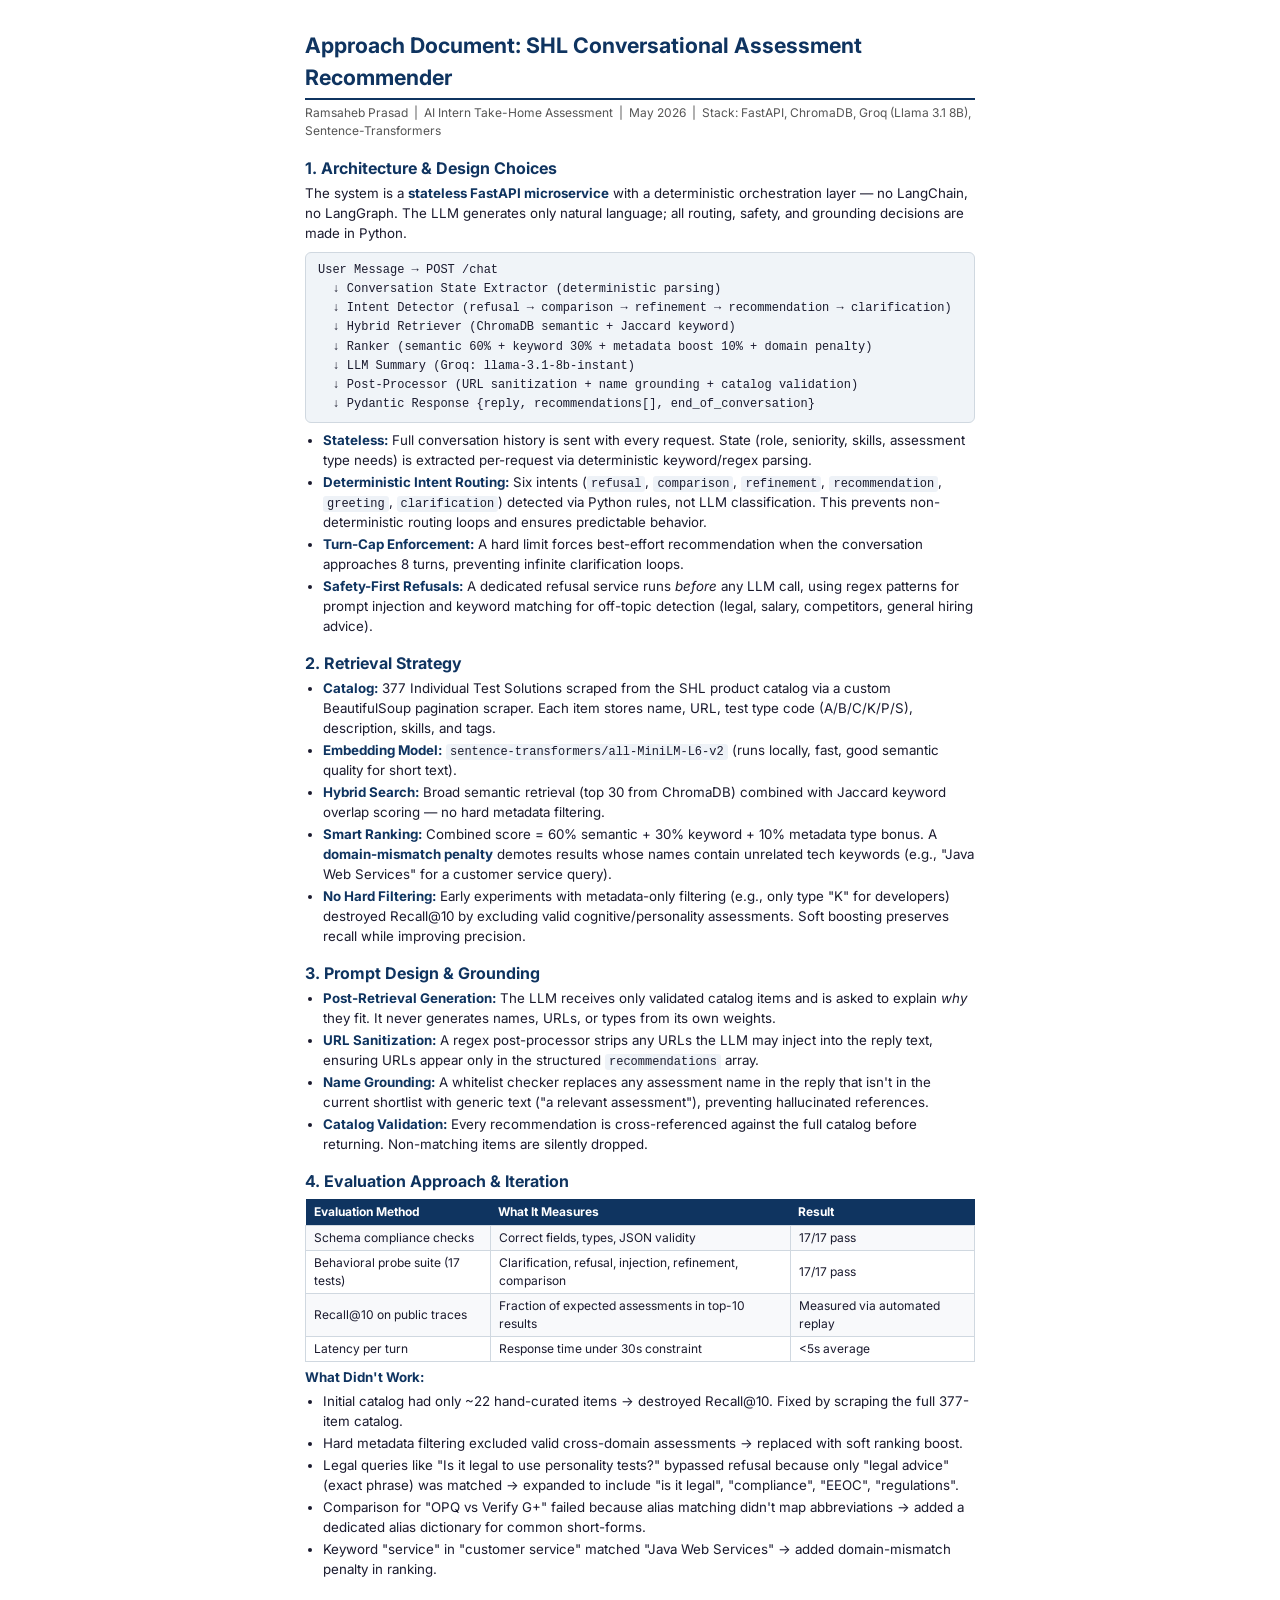
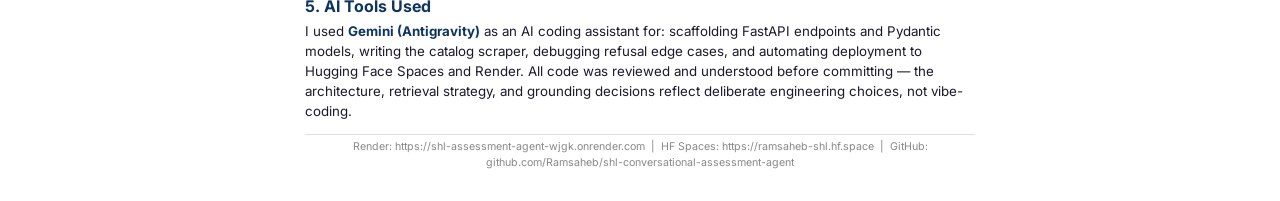
==== approach_document.html @ d7b72515 "chore: add API test script, sync latest fixes" ====
<!DOCTYPE html>
<html lang="en">
<head>
<meta charset="UTF-8">
<title>Approach Document – SHL Assessment Recommender</title>
<style>
  @import url('https://fonts.googleapis.com/css2?family=Inter:wght@400;600;700&display=swap');
  * { margin: 0; padding: 0; box-sizing: border-box; }
  body {
    font-family: 'Inter', 'Segoe UI', sans-serif;
    font-size: 11pt;
    line-height: 1.5;
    color: #1a1a2e;
    max-width: 750px;
    margin: 0 auto;
    padding: 30px 40px;
  }
  h1 { font-size: 16pt; color: #0f3460; margin-bottom: 4px; border-bottom: 2px solid #0f3460; padding-bottom: 4px; }
  .subtitle { font-size: 9pt; color: #555; margin-bottom: 16px; }
  h2 { font-size: 12pt; color: #0f3460; margin-top: 14px; margin-bottom: 4px; }
  p, li { font-size: 10pt; margin-bottom: 4px; }
  ul { margin-left: 18px; margin-bottom: 6px; }
  li { margin-bottom: 2px; }
  strong { color: #0f3460; }
  code { background: #eef2f7; padding: 1px 4px; border-radius: 3px; font-size: 9pt; }
  .arch-box {
    background: #f0f4f8; border: 1px solid #d0d8e0; border-radius: 6px;
    padding: 8px 12px; margin: 8px 0; font-family: 'Courier New', monospace;
    font-size: 9pt; line-height: 1.6; white-space: pre;
  }
  table { width: 100%; border-collapse: collapse; margin: 6px 0; font-size: 9pt; }
  th { background: #0f3460; color: white; padding: 4px 8px; text-align: left; }
  td { border: 1px solid #d0d8e0; padding: 3px 8px; }
  tr:nth-child(even) { background: #f8f9fb; }
  .footer { margin-top: 12px; font-size: 8pt; color: #888; text-align: center; border-top: 1px solid #ddd; padding-top: 4px; }
  @media print {
    body { padding: 20px 30px; }
    @page { margin: 1.5cm; }
  }
</style>
</head>
<body>

<h1>Approach Document: SHL Conversational Assessment Recommender</h1>
<div class="subtitle">Ramsaheb Prasad &nbsp;|&nbsp; AI Intern Take-Home Assessment &nbsp;|&nbsp; May 2026 &nbsp;|&nbsp; Stack: FastAPI, ChromaDB, Groq (Llama 3.1 8B), Sentence-Transformers</div>

<h2>1. Architecture &amp; Design Choices</h2>
<p>The system is a <strong>stateless FastAPI microservice</strong> with a deterministic orchestration layer — no LangChain, no LangGraph. The LLM generates only natural language; all routing, safety, and grounding decisions are made in Python.</p>

<div class="arch-box">User Message → POST /chat
  ↓ Conversation State Extractor (deterministic parsing)
  ↓ Intent Detector (refusal → comparison → refinement → recommendation → clarification)
  ↓ Hybrid Retriever (ChromaDB semantic + Jaccard keyword)
  ↓ Ranker (semantic 60% + keyword 30% + metadata boost 10% + domain penalty)
  ↓ LLM Summary (Groq: llama-3.1-8b-instant)
  ↓ Post-Processor (URL sanitization + name grounding + catalog validation)
  ↓ Pydantic Response {reply, recommendations[], end_of_conversation}</div>

<ul>
  <li><strong>Stateless:</strong> Full conversation history is sent with every request. State (role, seniority, skills, assessment type needs) is extracted per-request via deterministic keyword/regex parsing.</li>
  <li><strong>Deterministic Intent Routing:</strong> Six intents (<code>refusal</code>, <code>comparison</code>, <code>refinement</code>, <code>recommendation</code>, <code>greeting</code>, <code>clarification</code>) detected via Python rules, not LLM classification. This prevents non-deterministic routing loops and ensures predictable behavior.</li>
  <li><strong>Turn-Cap Enforcement:</strong> A hard limit forces best-effort recommendation when the conversation approaches 8 turns, preventing infinite clarification loops.</li>
  <li><strong>Safety-First Refusals:</strong> A dedicated refusal service runs <em>before</em> any LLM call, using regex patterns for prompt injection and keyword matching for off-topic detection (legal, salary, competitors, general hiring advice).</li>
</ul>

<h2>2. Retrieval Strategy</h2>
<ul>
  <li><strong>Catalog:</strong> 377 Individual Test Solutions scraped from the SHL product catalog via a custom BeautifulSoup pagination scraper. Each item stores name, URL, test type code (A/B/C/K/P/S), description, skills, and tags.</li>
  <li><strong>Embedding Model:</strong> <code>sentence-transformers/all-MiniLM-L6-v2</code> (runs locally, fast, good semantic quality for short text).</li>
  <li><strong>Hybrid Search:</strong> Broad semantic retrieval (top 30 from ChromaDB) combined with Jaccard keyword overlap scoring — no hard metadata filtering.</li>
  <li><strong>Smart Ranking:</strong> Combined score = 60% semantic + 30% keyword + 10% metadata type bonus. A <strong>domain-mismatch penalty</strong> demotes results whose names contain unrelated tech keywords (e.g., "Java Web Services" for a customer service query).</li>
  <li><strong>No Hard Filtering:</strong> Early experiments with metadata-only filtering (e.g., only type "K" for developers) destroyed Recall@10 by excluding valid cognitive/personality assessments. Soft boosting preserves recall while improving precision.</li>
</ul>

<h2>3. Prompt Design &amp; Grounding</h2>
<ul>
  <li><strong>Post-Retrieval Generation:</strong> The LLM receives only validated catalog items and is asked to explain <em>why</em> they fit. It never generates names, URLs, or types from its own weights.</li>
  <li><strong>URL Sanitization:</strong> A regex post-processor strips any URLs the LLM may inject into the reply text, ensuring URLs appear only in the structured <code>recommendations</code> array.</li>
  <li><strong>Name Grounding:</strong> A whitelist checker replaces any assessment name in the reply that isn't in the current shortlist with generic text ("a relevant assessment"), preventing hallucinated references.</li>
  <li><strong>Catalog Validation:</strong> Every recommendation is cross-referenced against the full catalog before returning. Non-matching items are silently dropped.</li>
</ul>

<h2>4. Evaluation Approach &amp; Iteration</h2>

<table>
  <tr><th>Evaluation Method</th><th>What It Measures</th><th>Result</th></tr>
  <tr><td>Schema compliance checks</td><td>Correct fields, types, JSON validity</td><td>17/17 pass</td></tr>
  <tr><td>Behavioral probe suite (17 tests)</td><td>Clarification, refusal, injection, refinement, comparison</td><td>17/17 pass</td></tr>
  <tr><td>Recall@10 on public traces</td><td>Fraction of expected assessments in top-10 results</td><td>Measured via automated replay</td></tr>
  <tr><td>Latency per turn</td><td>Response time under 30s constraint</td><td>&lt;5s average</td></tr>
</table>

<p><strong>What Didn't Work:</strong></p>
<ul>
  <li>Initial catalog had only ~22 hand-curated items → destroyed Recall@10. Fixed by scraping the full 377-item catalog.</li>
  <li>Hard metadata filtering excluded valid cross-domain assessments → replaced with soft ranking boost.</li>
  <li>Legal queries like "Is it legal to use personality tests?" bypassed refusal because only "legal advice" (exact phrase) was matched → expanded to include "is it legal", "compliance", "EEOC", "regulations".</li>
  <li>Comparison for "OPQ vs Verify G+" failed because alias matching didn't map abbreviations → added a dedicated alias dictionary for common short-forms.</li>
  <li>Keyword "service" in "customer service" matched "Java Web Services" → added domain-mismatch penalty in ranking.</li>
</ul>

<h2>5. AI Tools Used</h2>
<p>I used <strong>Gemini (Antigravity)</strong> as an AI coding assistant for: scaffolding FastAPI endpoints and Pydantic models, writing the catalog scraper, debugging refusal edge cases, and automating deployment to Hugging Face Spaces and Render. All code was reviewed and understood before committing — the architecture, retrieval strategy, and grounding decisions reflect deliberate engineering choices, not vibe-coding.</p>

<div class="footer">
  Render: https://shl-assessment-agent-wjgk.onrender.com &nbsp;|&nbsp; HF Spaces: https://ramsaheb-shl.hf.space &nbsp;|&nbsp; GitHub: github.com/Ramsaheb/shl-conversational-assessment-agent
</div>

</body>
</html>
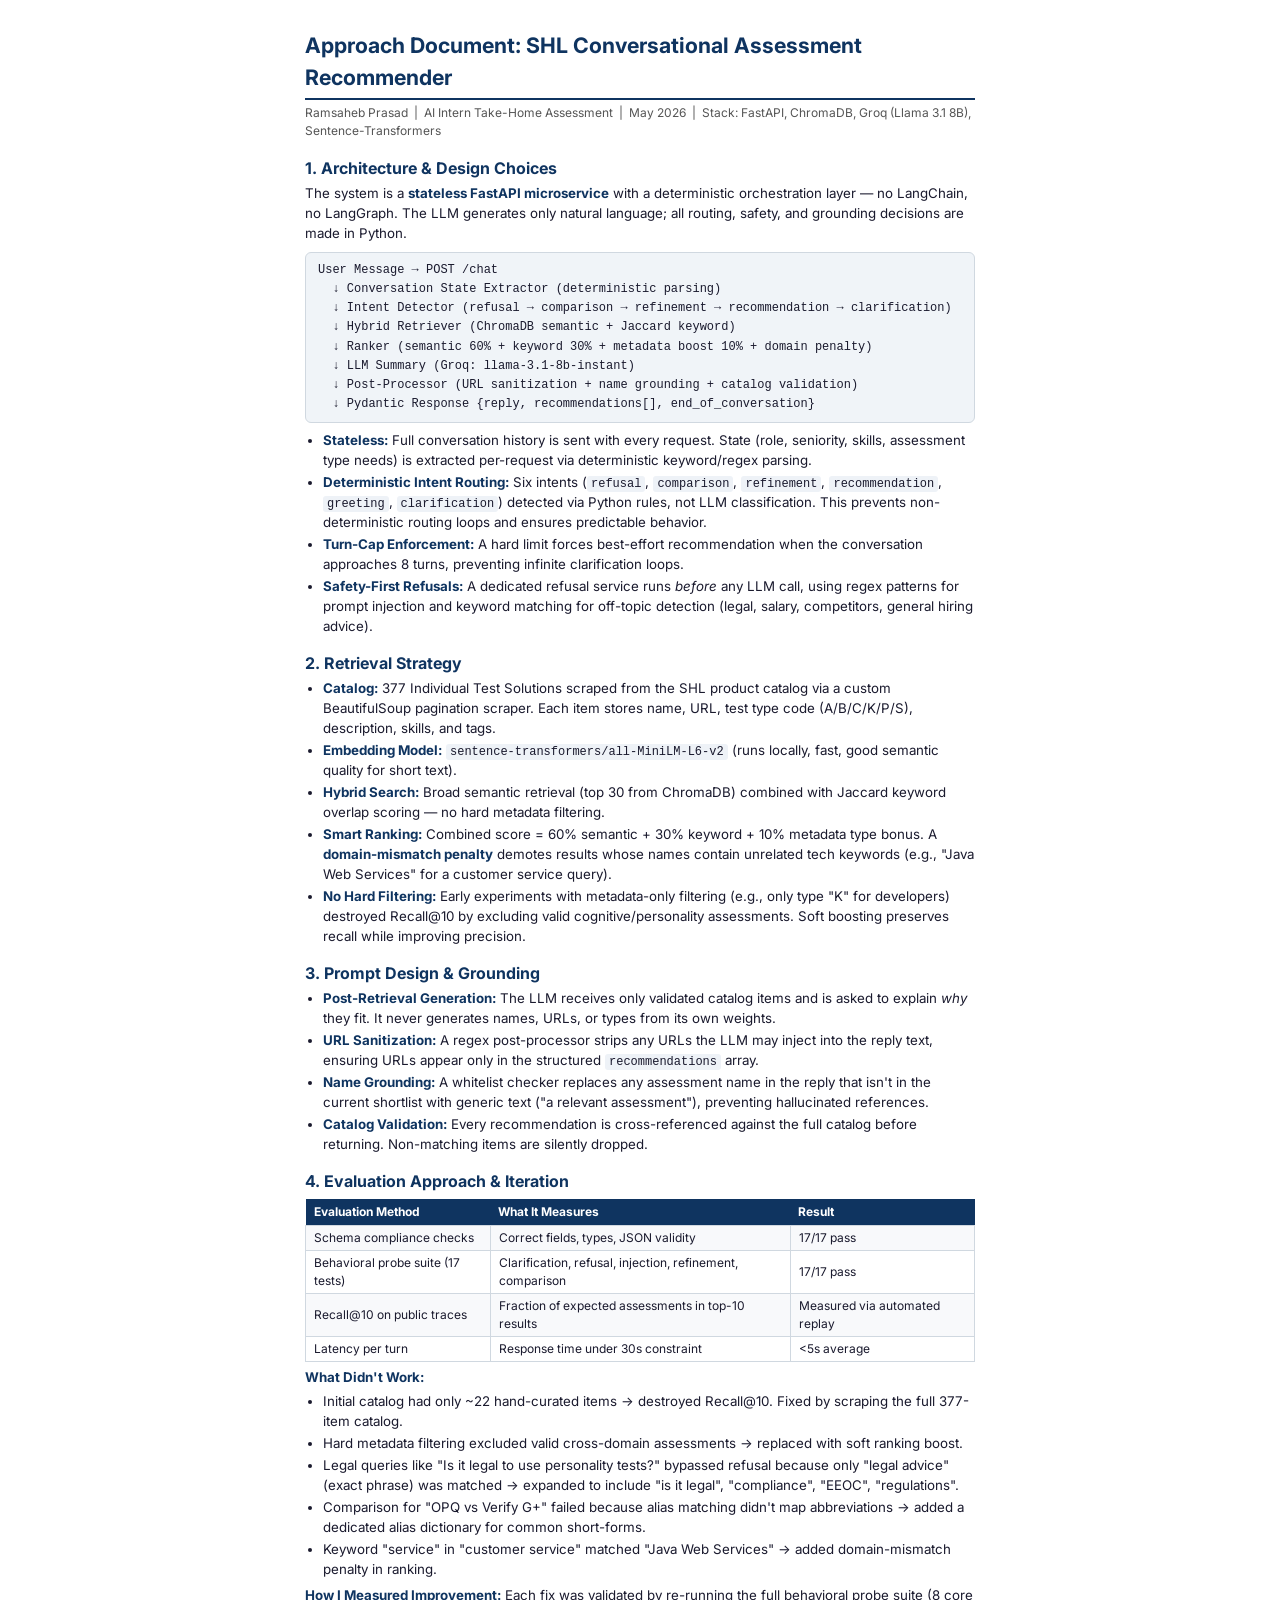
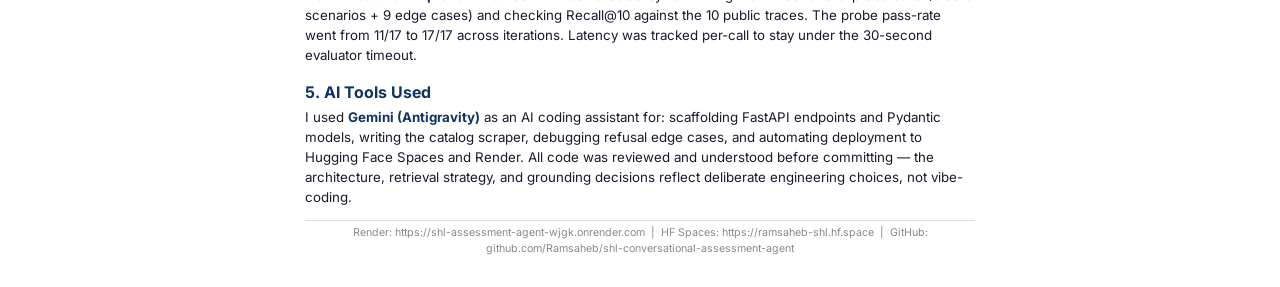
==== commit d254fbc7: "project done" ====
--- a/approach_document.html
+++ b/approach_document.html
@@ -96,8 +96,10 @@
   <li>Hard metadata filtering excluded valid cross-domain assessments → replaced with soft ranking boost.</li>
   <li>Legal queries like "Is it legal to use personality tests?" bypassed refusal because only "legal advice" (exact phrase) was matched → expanded to include "is it legal", "compliance", "EEOC", "regulations".</li>
   <li>Comparison for "OPQ vs Verify G+" failed because alias matching didn't map abbreviations → added a dedicated alias dictionary for common short-forms.</li>
-  <li>Keyword "service" in "customer service" matched "Java Web Services" → added domain-mismatch penalty in ranking.</li>
+  <li>Keyword "service" in "customer service" matched "Java Web Services" &rarr; added domain-mismatch penalty in ranking.</li>
 </ul>
+
+<p><strong>How I Measured Improvement:</strong> Each fix was validated by re-running the full behavioral probe suite (8 core scenarios + 9 edge cases) and checking Recall@10 against the 10 public traces. The probe pass-rate went from 11/17 to 17/17 across iterations. Latency was tracked per-call to stay under the 30-second evaluator timeout.</p>
 
 <h2>5. AI Tools Used</h2>
 <p>I used <strong>Gemini (Antigravity)</strong> as an AI coding assistant for: scaffolding FastAPI endpoints and Pydantic models, writing the catalog scraper, debugging refusal edge cases, and automating deployment to Hugging Face Spaces and Render. All code was reviewed and understood before committing — the architecture, retrieval strategy, and grounding decisions reflect deliberate engineering choices, not vibe-coding.</p>
